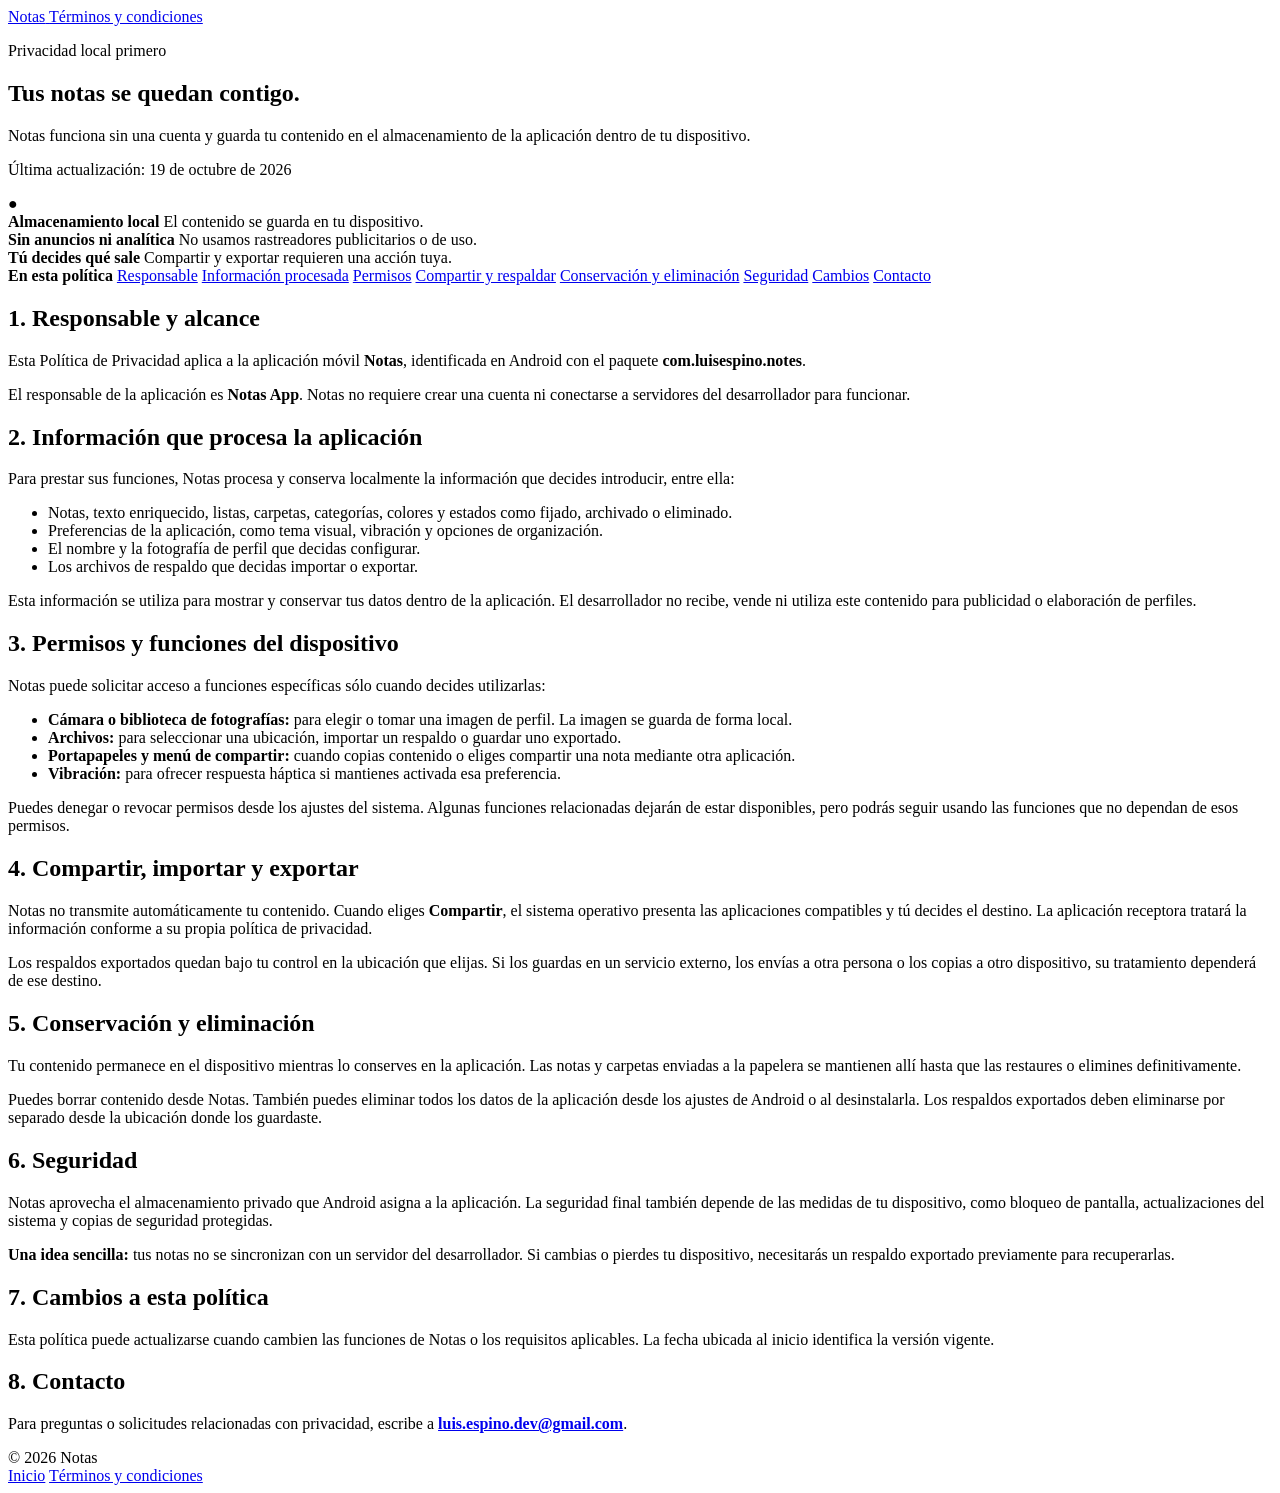
==== index.html @ c67d9496 "Create index.html" ====
<!doctype html>
<html lang="es">
<head>
  <meta charset="utf-8">
  <meta name="viewport" content="width=device-width, initial-scale=1">
  <meta name="description" content="Política de Privacidad de Notas, aplicación local para crear y organizar notas.">
  <meta name="theme-color" content="#9682a0">
  <title>Política de Privacidad — Notas</title>
  <link rel="stylesheet" href="legal.css">
</head>
<body>
  <header class="site-header">
    <a class="brand" href="index.html" aria-label="Inicio de Notas">
      <span class="brand-mark" aria-hidden="true"></span>
      <span>Notas</span>
    </a>
    <a class="header-link" href="terms-and-conditions.html">Términos y condiciones</a>
  </header>

  <main>
    <section class="hero">
      <div>
        <p class="eyebrow">Privacidad local primero</p>
        <h1>Tus notas se quedan contigo.</h1>
        <p class="hero-copy">Notas funciona sin una cuenta y guarda tu contenido en el almacenamiento de la aplicación dentro de tu dispositivo.</p>
        <p class="date">Última actualización: 19 de octubre de 2026</p>
      </div>
      <div class="note-illustration" aria-hidden="true">
        <div class="note-dots"><span></span><span></span><span></span></div>
        <div class="privacy-lock">●</div>
      </div>
    </section>

    <section class="summary-strip" aria-label="Resumen de privacidad">
      <div class="summary-item">
        <strong>Almacenamiento local</strong>
        <span>El contenido se guarda en tu dispositivo.</span>
      </div>
      <div class="summary-item">
        <strong>Sin anuncios ni analítica</strong>
        <span>No usamos rastreadores publicitarios o de uso.</span>
      </div>
      <div class="summary-item">
        <strong>Tú decides qué sale</strong>
        <span>Compartir y exportar requieren una acción tuya.</span>
      </div>
    </section>

    <div class="legal-layout">
      <nav class="toc" aria-label="Contenido de la política">
        <strong>En esta política</strong>
        <a href="#responsable">Responsable</a>
        <a href="#informacion">Información procesada</a>
        <a href="#permisos">Permisos</a>
        <a href="#compartir">Compartir y respaldar</a>
        <a href="#retencion">Conservación y eliminación</a>
        <a href="#seguridad">Seguridad</a>
        <a href="#cambios">Cambios</a>
        <a href="#contacto">Contacto</a>
      </nav>

      <article class="legal-content">
        <section id="responsable">
          <h2>1. Responsable y alcance</h2>
          <p>Esta Política de Privacidad aplica a la aplicación móvil <strong>Notas</strong>, identificada en Android con el paquete <strong>com.luisespino.notes</strong>.</p>
          <p>El responsable de la aplicación es <strong>Notas App</strong>. Notas no requiere crear una cuenta ni conectarse a servidores del desarrollador para funcionar.</p>
        </section>

        <section id="informacion">
          <h2>2. Información que procesa la aplicación</h2>
          <p>Para prestar sus funciones, Notas procesa y conserva localmente la información que decides introducir, entre ella:</p>
          <ul>
            <li>Notas, texto enriquecido, listas, carpetas, categorías, colores y estados como fijado, archivado o eliminado.</li>
            <li>Preferencias de la aplicación, como tema visual, vibración y opciones de organización.</li>
            <li>El nombre y la fotografía de perfil que decidas configurar.</li>
            <li>Los archivos de respaldo que decidas importar o exportar.</li>
          </ul>
          <p>Esta información se utiliza para mostrar y conservar tus datos dentro de la aplicación. El desarrollador no recibe, vende ni utiliza este contenido para publicidad o elaboración de perfiles.</p>
        </section>

        <section id="permisos">
          <h2>3. Permisos y funciones del dispositivo</h2>
          <p>Notas puede solicitar acceso a funciones específicas sólo cuando decides utilizarlas:</p>
          <ul>
            <li><strong>Cámara o biblioteca de fotografías:</strong> para elegir o tomar una imagen de perfil. La imagen se guarda de forma local.</li>
            <li><strong>Archivos:</strong> para seleccionar una ubicación, importar un respaldo o guardar uno exportado.</li>
            <li><strong>Portapapeles y menú de compartir:</strong> cuando copias contenido o eliges compartir una nota mediante otra aplicación.</li>
            <li><strong>Vibración:</strong> para ofrecer respuesta háptica si mantienes activada esa preferencia.</li>
          </ul>
          <p>Puedes denegar o revocar permisos desde los ajustes del sistema. Algunas funciones relacionadas dejarán de estar disponibles, pero podrás seguir usando las funciones que no dependan de esos permisos.</p>
        </section>

        <section id="compartir">
          <h2>4. Compartir, importar y exportar</h2>
          <p>Notas no transmite automáticamente tu contenido. Cuando eliges <strong>Compartir</strong>, el sistema operativo presenta las aplicaciones compatibles y tú decides el destino. La aplicación receptora tratará la información conforme a su propia política de privacidad.</p>
          <p>Los respaldos exportados quedan bajo tu control en la ubicación que elijas. Si los guardas en un servicio externo, los envías a otra persona o los copias a otro dispositivo, su tratamiento dependerá de ese destino.</p>
        </section>

        <section id="retencion">
          <h2>5. Conservación y eliminación</h2>
          <p>Tu contenido permanece en el dispositivo mientras lo conserves en la aplicación. Las notas y carpetas enviadas a la papelera se mantienen allí hasta que las restaures o elimines definitivamente.</p>
          <p>Puedes borrar contenido desde Notas. También puedes eliminar todos los datos de la aplicación desde los ajustes de Android o al desinstalarla. Los respaldos exportados deben eliminarse por separado desde la ubicación donde los guardaste.</p>
        </section>

        <section id="seguridad">
          <h2>6. Seguridad</h2>
          <p>Notas aprovecha el almacenamiento privado que Android asigna a la aplicación. La seguridad final también depende de las medidas de tu dispositivo, como bloqueo de pantalla, actualizaciones del sistema y copias de seguridad protegidas.</p>
          <div class="callout">
            <strong>Una idea sencilla:</strong> tus notas no se sincronizan con un servidor del desarrollador. Si cambias o pierdes tu dispositivo, necesitarás un respaldo exportado previamente para recuperarlas.
          </div>
        </section>

        <section id="cambios">
          <h2>7. Cambios a esta política</h2>
          <p>Esta política puede actualizarse cuando cambien las funciones de Notas o los requisitos aplicables. La fecha ubicada al inicio identifica la versión vigente.</p>
        </section>

        <section id="contacto">
          <h2>8. Contacto</h2>
          <p>Para preguntas o solicitudes relacionadas con privacidad, escribe a <a href="mailto:luis.espino.dev@gmail.com"><strong>luis.espino.dev@gmail.com</strong></a>.</p>
        </section>
      </article>
    </div>
  </main>

  <footer class="legal-footer">
    <span>© 2026 Notas</span>
    <div class="footer-links">
      <a href="index.html">Inicio</a>
      <a href="terms-and-conditions.html">Términos y condiciones</a>
    </div>
  </footer>
</body>
</html>
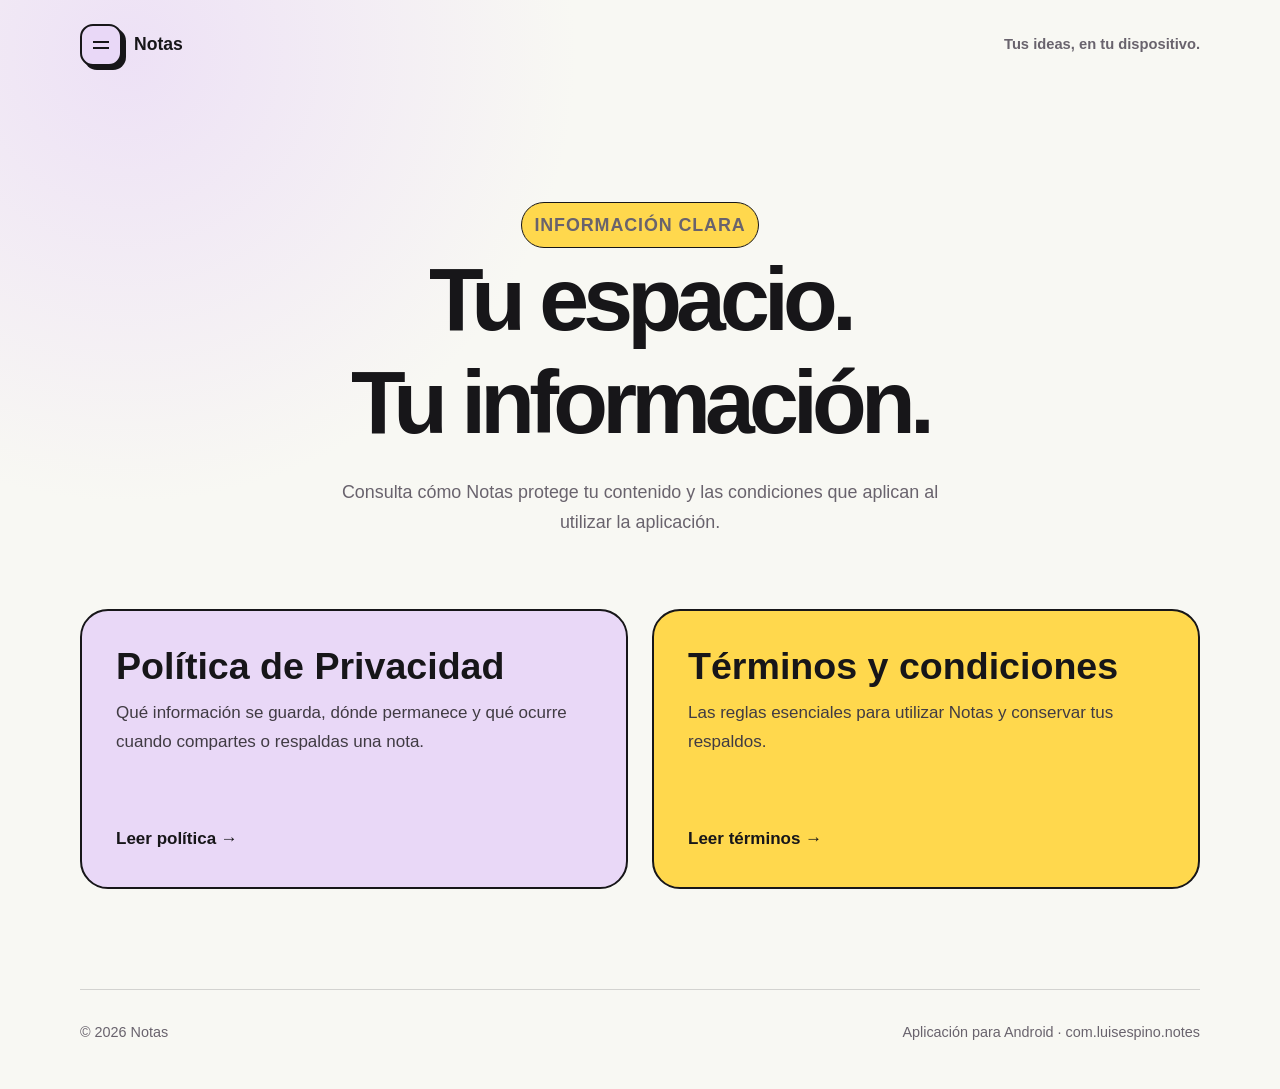
==== commit 30b8770e: "docs: publish privacy policy and terms with Google Drive backup Add the Google API Services User Dat" ====
--- a/index.html
+++ b/index.html
@@ -3,9 +3,9 @@
 <head>
   <meta charset="utf-8">
   <meta name="viewport" content="width=device-width, initial-scale=1">
-  <meta name="description" content="Política de Privacidad de Notas, aplicación local para crear y organizar notas.">
+  <meta name="description" content="Documentos legales de la aplicación Notas.">
   <meta name="theme-color" content="#9682a0">
-  <title>Política de Privacidad — Notas</title>
+  <title>Notas — Privacidad y términos</title>
   <link rel="stylesheet" href="legal.css">
 </head>
 <body>
@@ -14,121 +14,37 @@
       <span class="brand-mark" aria-hidden="true"></span>
       <span>Notas</span>
     </a>
-    <a class="header-link" href="terms-and-conditions.html">Términos y condiciones</a>
+    <span class="header-link">Tus ideas, en tu dispositivo.</span>
   </header>
 
   <main>
-    <section class="hero">
-      <div>
-        <p class="eyebrow">Privacidad local primero</p>
-        <h1>Tus notas se quedan contigo.</h1>
-        <p class="hero-copy">Notas funciona sin una cuenta y guarda tu contenido en el almacenamiento de la aplicación dentro de tu dispositivo.</p>
-        <p class="date">Última actualización: 19 de octubre de 2026</p>
-      </div>
-      <div class="note-illustration" aria-hidden="true">
-        <div class="note-dots"><span></span><span></span><span></span></div>
-        <div class="privacy-lock">●</div>
-      </div>
+    <section class="home-intro">
+      <p class="eyebrow">Información clara</p>
+      <h1>Tu espacio.<br>Tu información.</h1>
+      <p>Consulta cómo Notas protege tu contenido y las condiciones que aplican al utilizar la aplicación.</p>
     </section>
 
-    <section class="summary-strip" aria-label="Resumen de privacidad">
-      <div class="summary-item">
-        <strong>Almacenamiento local</strong>
-        <span>El contenido se guarda en tu dispositivo.</span>
-      </div>
-      <div class="summary-item">
-        <strong>Sin anuncios ni analítica</strong>
-        <span>No usamos rastreadores publicitarios o de uso.</span>
-      </div>
-      <div class="summary-item">
-        <strong>Tú decides qué sale</strong>
-        <span>Compartir y exportar requieren una acción tuya.</span>
-      </div>
+    <section class="home-grid" aria-label="Documentos legales">
+      <a class="document-card" href="privacy-policy.html">
+        <div>
+          <h2>Política de Privacidad</h2>
+          <p>Qué información se guarda, dónde permanece y qué ocurre cuando compartes o respaldas una nota.</p>
+        </div>
+        <span>Leer política →</span>
+      </a>
+      <a class="document-card" href="terms-and-conditions.html">
+        <div>
+          <h2>Términos y condiciones</h2>
+          <p>Las reglas esenciales para utilizar Notas y conservar tus respaldos.</p>
+        </div>
+        <span>Leer términos →</span>
+      </a>
     </section>
-
-    <div class="legal-layout">
-      <nav class="toc" aria-label="Contenido de la política">
-        <strong>En esta política</strong>
-        <a href="#responsable">Responsable</a>
-        <a href="#informacion">Información procesada</a>
-        <a href="#permisos">Permisos</a>
-        <a href="#compartir">Compartir y respaldar</a>
-        <a href="#retencion">Conservación y eliminación</a>
-        <a href="#seguridad">Seguridad</a>
-        <a href="#cambios">Cambios</a>
-        <a href="#contacto">Contacto</a>
-      </nav>
-
-      <article class="legal-content">
-        <section id="responsable">
-          <h2>1. Responsable y alcance</h2>
-          <p>Esta Política de Privacidad aplica a la aplicación móvil <strong>Notas</strong>, identificada en Android con el paquete <strong>com.luisespino.notes</strong>.</p>
-          <p>El responsable de la aplicación es <strong>Notas App</strong>. Notas no requiere crear una cuenta ni conectarse a servidores del desarrollador para funcionar.</p>
-        </section>
-
-        <section id="informacion">
-          <h2>2. Información que procesa la aplicación</h2>
-          <p>Para prestar sus funciones, Notas procesa y conserva localmente la información que decides introducir, entre ella:</p>
-          <ul>
-            <li>Notas, texto enriquecido, listas, carpetas, categorías, colores y estados como fijado, archivado o eliminado.</li>
-            <li>Preferencias de la aplicación, como tema visual, vibración y opciones de organización.</li>
-            <li>El nombre y la fotografía de perfil que decidas configurar.</li>
-            <li>Los archivos de respaldo que decidas importar o exportar.</li>
-          </ul>
-          <p>Esta información se utiliza para mostrar y conservar tus datos dentro de la aplicación. El desarrollador no recibe, vende ni utiliza este contenido para publicidad o elaboración de perfiles.</p>
-        </section>
-
-        <section id="permisos">
-          <h2>3. Permisos y funciones del dispositivo</h2>
-          <p>Notas puede solicitar acceso a funciones específicas sólo cuando decides utilizarlas:</p>
-          <ul>
-            <li><strong>Cámara o biblioteca de fotografías:</strong> para elegir o tomar una imagen de perfil. La imagen se guarda de forma local.</li>
-            <li><strong>Archivos:</strong> para seleccionar una ubicación, importar un respaldo o guardar uno exportado.</li>
-            <li><strong>Portapapeles y menú de compartir:</strong> cuando copias contenido o eliges compartir una nota mediante otra aplicación.</li>
-            <li><strong>Vibración:</strong> para ofrecer respuesta háptica si mantienes activada esa preferencia.</li>
-          </ul>
-          <p>Puedes denegar o revocar permisos desde los ajustes del sistema. Algunas funciones relacionadas dejarán de estar disponibles, pero podrás seguir usando las funciones que no dependan de esos permisos.</p>
-        </section>
-
-        <section id="compartir">
-          <h2>4. Compartir, importar y exportar</h2>
-          <p>Notas no transmite automáticamente tu contenido. Cuando eliges <strong>Compartir</strong>, el sistema operativo presenta las aplicaciones compatibles y tú decides el destino. La aplicación receptora tratará la información conforme a su propia política de privacidad.</p>
-          <p>Los respaldos exportados quedan bajo tu control en la ubicación que elijas. Si los guardas en un servicio externo, los envías a otra persona o los copias a otro dispositivo, su tratamiento dependerá de ese destino.</p>
-        </section>
-
-        <section id="retencion">
-          <h2>5. Conservación y eliminación</h2>
-          <p>Tu contenido permanece en el dispositivo mientras lo conserves en la aplicación. Las notas y carpetas enviadas a la papelera se mantienen allí hasta que las restaures o elimines definitivamente.</p>
-          <p>Puedes borrar contenido desde Notas. También puedes eliminar todos los datos de la aplicación desde los ajustes de Android o al desinstalarla. Los respaldos exportados deben eliminarse por separado desde la ubicación donde los guardaste.</p>
-        </section>
-
-        <section id="seguridad">
-          <h2>6. Seguridad</h2>
-          <p>Notas aprovecha el almacenamiento privado que Android asigna a la aplicación. La seguridad final también depende de las medidas de tu dispositivo, como bloqueo de pantalla, actualizaciones del sistema y copias de seguridad protegidas.</p>
-          <div class="callout">
-            <strong>Una idea sencilla:</strong> tus notas no se sincronizan con un servidor del desarrollador. Si cambias o pierdes tu dispositivo, necesitarás un respaldo exportado previamente para recuperarlas.
-          </div>
-        </section>
-
-        <section id="cambios">
-          <h2>7. Cambios a esta política</h2>
-          <p>Esta política puede actualizarse cuando cambien las funciones de Notas o los requisitos aplicables. La fecha ubicada al inicio identifica la versión vigente.</p>
-        </section>
-
-        <section id="contacto">
-          <h2>8. Contacto</h2>
-          <p>Para preguntas o solicitudes relacionadas con privacidad, escribe a <a href="mailto:luis.espino.dev@gmail.com"><strong>luis.espino.dev@gmail.com</strong></a>.</p>
-        </section>
-      </article>
-    </div>
   </main>
 
   <footer class="legal-footer">
     <span>© 2026 Notas</span>
-    <div class="footer-links">
-      <a href="index.html">Inicio</a>
-      <a href="terms-and-conditions.html">Términos y condiciones</a>
-    </div>
+    <span>Aplicación para Android · com.luisespino.notes</span>
   </footer>
 </body>
 </html>
--- a/legal.css
+++ b/legal.css
@@ -0,0 +1,343 @@
+:root {
+  color-scheme: light;
+  --ivory: #f8f8f3;
+  --paper: #ffffff;
+  --ink: #171619;
+  --muted: #69636d;
+  --lavender: #9682a0;
+  --lavender-soft: #e9d8f7;
+  --sunshine: #ffd84d;
+  --line: rgba(23, 22, 25, 0.16);
+  --shadow: 0 22px 60px rgba(52, 39, 60, 0.12);
+}
+
+* { box-sizing: border-box; }
+
+html { scroll-behavior: smooth; }
+
+body {
+  margin: 0;
+  color: var(--ink);
+  background:
+    radial-gradient(circle at 10% 5%, rgba(233, 216, 247, 0.72), transparent 28rem),
+    var(--ivory);
+  font: 17px/1.7 Arial, system-ui, -apple-system, BlinkMacSystemFont, "Segoe UI", sans-serif;
+}
+
+a { color: inherit; }
+
+.site-header {
+  width: min(1120px, calc(100% - 40px));
+  margin: 0 auto;
+  padding: 24px 0;
+  display: flex;
+  align-items: center;
+  justify-content: space-between;
+  gap: 24px;
+}
+
+.brand {
+  display: inline-flex;
+  align-items: center;
+  gap: 12px;
+  font-size: 1.1rem;
+  font-weight: 800;
+  text-decoration: none;
+}
+
+.brand-mark {
+  width: 42px;
+  height: 42px;
+  position: relative;
+  display: grid;
+  place-items: center;
+  border: 2px solid var(--ink);
+  border-radius: 13px;
+  background: var(--lavender-soft);
+  box-shadow: 4px 4px 0 var(--ink);
+}
+
+.brand-mark::before {
+  content: "";
+  width: 16px;
+  height: 4px;
+  border-top: 2px solid var(--ink);
+  border-bottom: 2px solid var(--ink);
+}
+
+.header-link {
+  color: var(--muted);
+  font-size: 0.92rem;
+  font-weight: 700;
+  text-decoration: none;
+}
+
+.header-link:hover,
+.header-link:focus-visible { color: var(--ink); }
+
+.hero,
+.legal-layout,
+.legal-footer,
+.home-grid {
+  width: min(1120px, calc(100% - 40px));
+  margin-inline: auto;
+}
+
+.hero {
+  padding: 72px 0 58px;
+  display: grid;
+  grid-template-columns: minmax(0, 1fr) minmax(280px, 0.7fr);
+  align-items: center;
+  gap: 64px;
+}
+
+.eyebrow {
+  display: inline-flex;
+  align-items: center;
+  gap: 8px;
+  margin: 0 0 18px;
+  padding: 7px 12px;
+  border: 1.5px solid var(--ink);
+  border-radius: 999px;
+  background: var(--sunshine);
+  font-size: 0.78rem;
+  font-weight: 800;
+  letter-spacing: 0.05em;
+  text-transform: uppercase;
+}
+
+h1,
+h2,
+h3 { line-height: 1.15; }
+
+h1 {
+  max-width: 720px;
+  margin: 0;
+  font-size: clamp(2.8rem, 7vw, 5.8rem);
+  letter-spacing: -0.065em;
+}
+
+.hero-copy {
+  max-width: 670px;
+  margin: 24px 0 0;
+  color: var(--muted);
+  font-size: clamp(1.05rem, 2vw, 1.28rem);
+}
+
+.date {
+  margin-top: 24px;
+  color: var(--muted);
+  font-size: 0.9rem;
+  font-weight: 700;
+}
+
+.note-illustration {
+  min-height: 330px;
+  padding: 38px 34px;
+  position: relative;
+  transform: rotate(2deg);
+  border: 2px solid var(--ink);
+  border-radius: 30px;
+  background: var(--paper);
+  box-shadow: 12px 14px 0 var(--lavender), var(--shadow);
+}
+
+.note-illustration::before {
+  content: "";
+  position: absolute;
+  inset: 82px 34px 34px;
+  background: repeating-linear-gradient(transparent 0 31px, rgba(150, 130, 160, 0.28) 31px 33px);
+}
+
+.note-dots {
+  display: flex;
+  gap: 8px;
+}
+
+.note-dots span {
+  width: 11px;
+  height: 11px;
+  border: 1.5px solid var(--ink);
+  border-radius: 50%;
+}
+
+.note-dots span:first-child { background: var(--sunshine); }
+.note-dots span:nth-child(2) { background: var(--lavender-soft); }
+.note-dots span:last-child { background: var(--lavender); }
+
+.privacy-lock {
+  width: 76px;
+  height: 68px;
+  margin: 70px auto 0;
+  position: relative;
+  z-index: 1;
+  display: grid;
+  place-items: center;
+  border: 2px solid var(--ink);
+  border-radius: 20px;
+  background: var(--sunshine);
+  font-size: 1.7rem;
+}
+
+.privacy-lock::before {
+  content: "";
+  width: 38px;
+  height: 36px;
+  position: absolute;
+  top: -31px;
+  border: 8px solid var(--ink);
+  border-bottom: 0;
+  border-radius: 24px 24px 0 0;
+}
+
+.summary-strip {
+  width: min(1120px, calc(100% - 40px));
+  margin: 14px auto 72px;
+  display: grid;
+  grid-template-columns: repeat(3, 1fr);
+  overflow: hidden;
+  border: 2px solid var(--ink);
+  border-radius: 26px;
+  background: var(--paper);
+}
+
+.summary-item { padding: 26px; }
+.summary-item + .summary-item { border-left: 2px solid var(--ink); }
+.summary-item strong { display: block; margin-bottom: 5px; }
+.summary-item span { color: var(--muted); font-size: 0.92rem; }
+
+.legal-layout {
+  padding-bottom: 84px;
+  display: grid;
+  grid-template-columns: 240px minmax(0, 760px);
+  justify-content: center;
+  gap: 72px;
+}
+
+.toc {
+  height: max-content;
+  padding: 22px;
+  position: sticky;
+  top: 22px;
+  border: 1.5px solid var(--line);
+  border-radius: 22px;
+  background: rgba(255, 255, 255, 0.72);
+  backdrop-filter: blur(12px);
+}
+
+.toc strong { display: block; margin-bottom: 12px; }
+.toc a {
+  display: block;
+  padding: 5px 0;
+  color: var(--muted);
+  font-size: 0.9rem;
+  text-decoration: none;
+}
+.toc a:hover,
+.toc a:focus-visible { color: var(--ink); }
+
+.legal-content section {
+  padding: 34px 0;
+  border-top: 1.5px solid var(--line);
+}
+
+.legal-content section:first-child { border-top: 0; padding-top: 0; }
+.legal-content h2 { margin: 0 0 15px; font-size: clamp(1.45rem, 3vw, 2rem); letter-spacing: -0.025em; }
+.legal-content p { margin: 0 0 14px; }
+.legal-content p:last-child { margin-bottom: 0; }
+.legal-content ul { margin: 12px 0 0; padding-left: 22px; }
+.legal-content li + li { margin-top: 9px; }
+
+.callout {
+  padding: 24px;
+  border: 2px solid var(--ink);
+  border-radius: 22px;
+  background: var(--lavender-soft);
+  box-shadow: 6px 6px 0 var(--ink);
+}
+
+.legal-footer {
+  padding: 30px 0 44px;
+  display: flex;
+  align-items: center;
+  justify-content: space-between;
+  gap: 20px;
+  border-top: 1.5px solid var(--line);
+  color: var(--muted);
+  font-size: 0.9rem;
+}
+
+.footer-links { display: flex; gap: 18px; flex-wrap: wrap; }
+.footer-links a { font-weight: 700; }
+
+.home-intro {
+  width: min(820px, calc(100% - 40px));
+  margin: 0 auto;
+  padding: 90px 0 48px;
+  text-align: center;
+}
+
+.home-intro h1 { margin-inline: auto; }
+.home-intro p { max-width: 640px; margin: 22px auto 0; color: var(--muted); font-size: 1.12rem; }
+
+.home-grid {
+  padding: 24px 0 100px;
+  display: grid;
+  grid-template-columns: repeat(2, minmax(0, 1fr));
+  gap: 24px;
+}
+
+.document-card {
+  min-height: 280px;
+  padding: 34px;
+  display: flex;
+  flex-direction: column;
+  justify-content: space-between;
+  border: 2px solid var(--ink);
+  border-radius: 28px;
+  background: var(--paper);
+  text-decoration: none;
+  transition: transform 160ms ease, box-shadow 160ms ease;
+}
+
+.document-card:first-child { background: var(--lavender-soft); }
+.document-card:last-child { background: var(--sunshine); }
+.document-card:hover,
+.document-card:focus-visible { transform: translateY(-6px); box-shadow: 8px 10px 0 var(--ink); }
+.document-card h2 { margin: 0 0 10px; font-size: clamp(1.65rem, 4vw, 2.35rem); }
+.document-card p { margin: 0; color: #403b43; }
+.document-card span { margin-top: 36px; font-weight: 800; }
+
+@media (max-width: 800px) {
+  .hero { padding-top: 42px; grid-template-columns: 1fr; gap: 42px; }
+  .note-illustration { min-height: 260px; }
+  .privacy-lock { margin-top: 52px; }
+  .summary-strip { grid-template-columns: 1fr; }
+  .summary-item + .summary-item { border-left: 0; border-top: 2px solid var(--ink); }
+  .legal-layout { grid-template-columns: 1fr; gap: 28px; }
+  .toc { position: static; }
+  .home-grid { grid-template-columns: 1fr; }
+}
+
+@media (max-width: 520px) {
+  .site-header,
+  .hero,
+  .legal-layout,
+  .legal-footer,
+  .home-grid,
+  .summary-strip { width: min(100% - 28px, 1120px); }
+  .site-header { padding-top: 16px; }
+  .header-link { display: none; }
+  .hero { padding-bottom: 40px; }
+  h1 { font-size: clamp(2.65rem, 16vw, 4rem); }
+  .note-illustration { padding: 28px; border-radius: 24px; }
+  .note-illustration::before { inset: 72px 28px 28px; }
+  .summary-strip { margin-bottom: 48px; }
+  .legal-footer { align-items: flex-start; flex-direction: column; }
+  .home-intro { padding-top: 62px; }
+}
+
+@media (prefers-reduced-motion: reduce) {
+  html { scroll-behavior: auto; }
+  *, *::before, *::after { transition-duration: 0.01ms !important; }
+}
